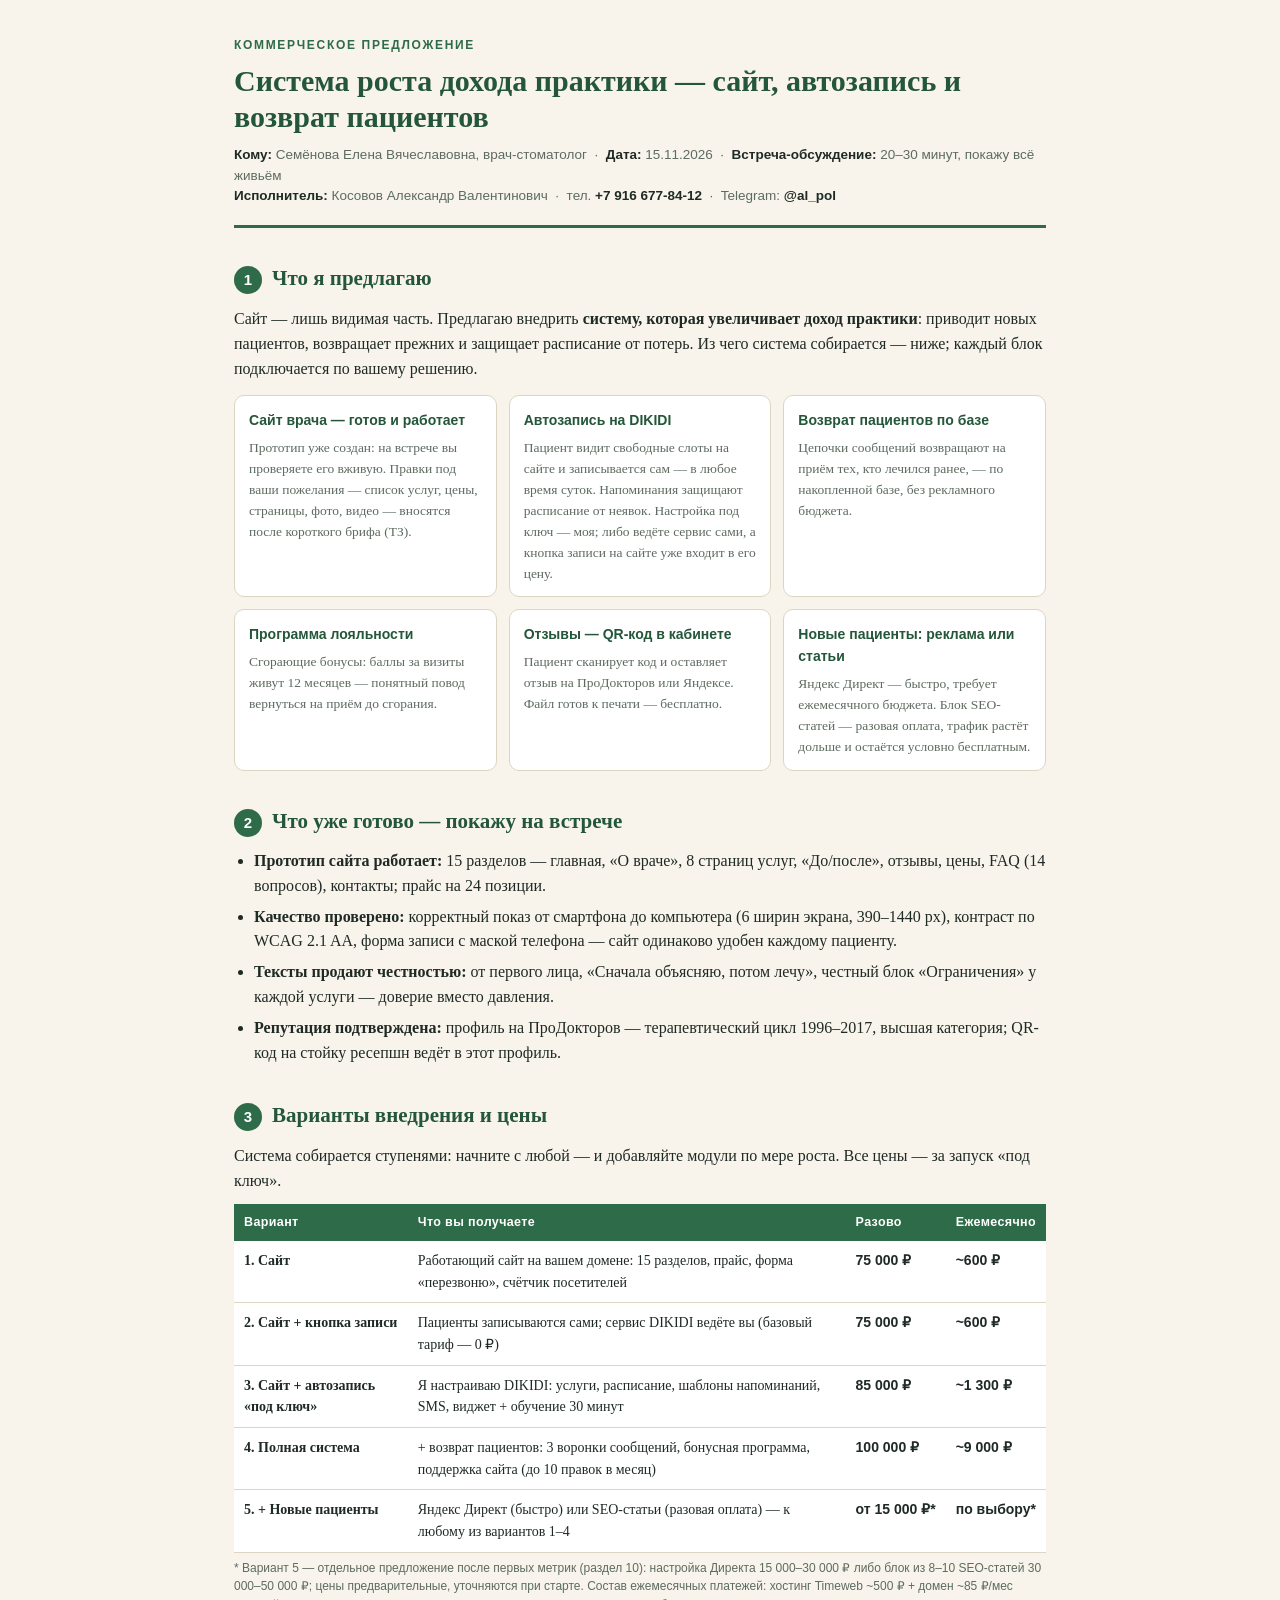
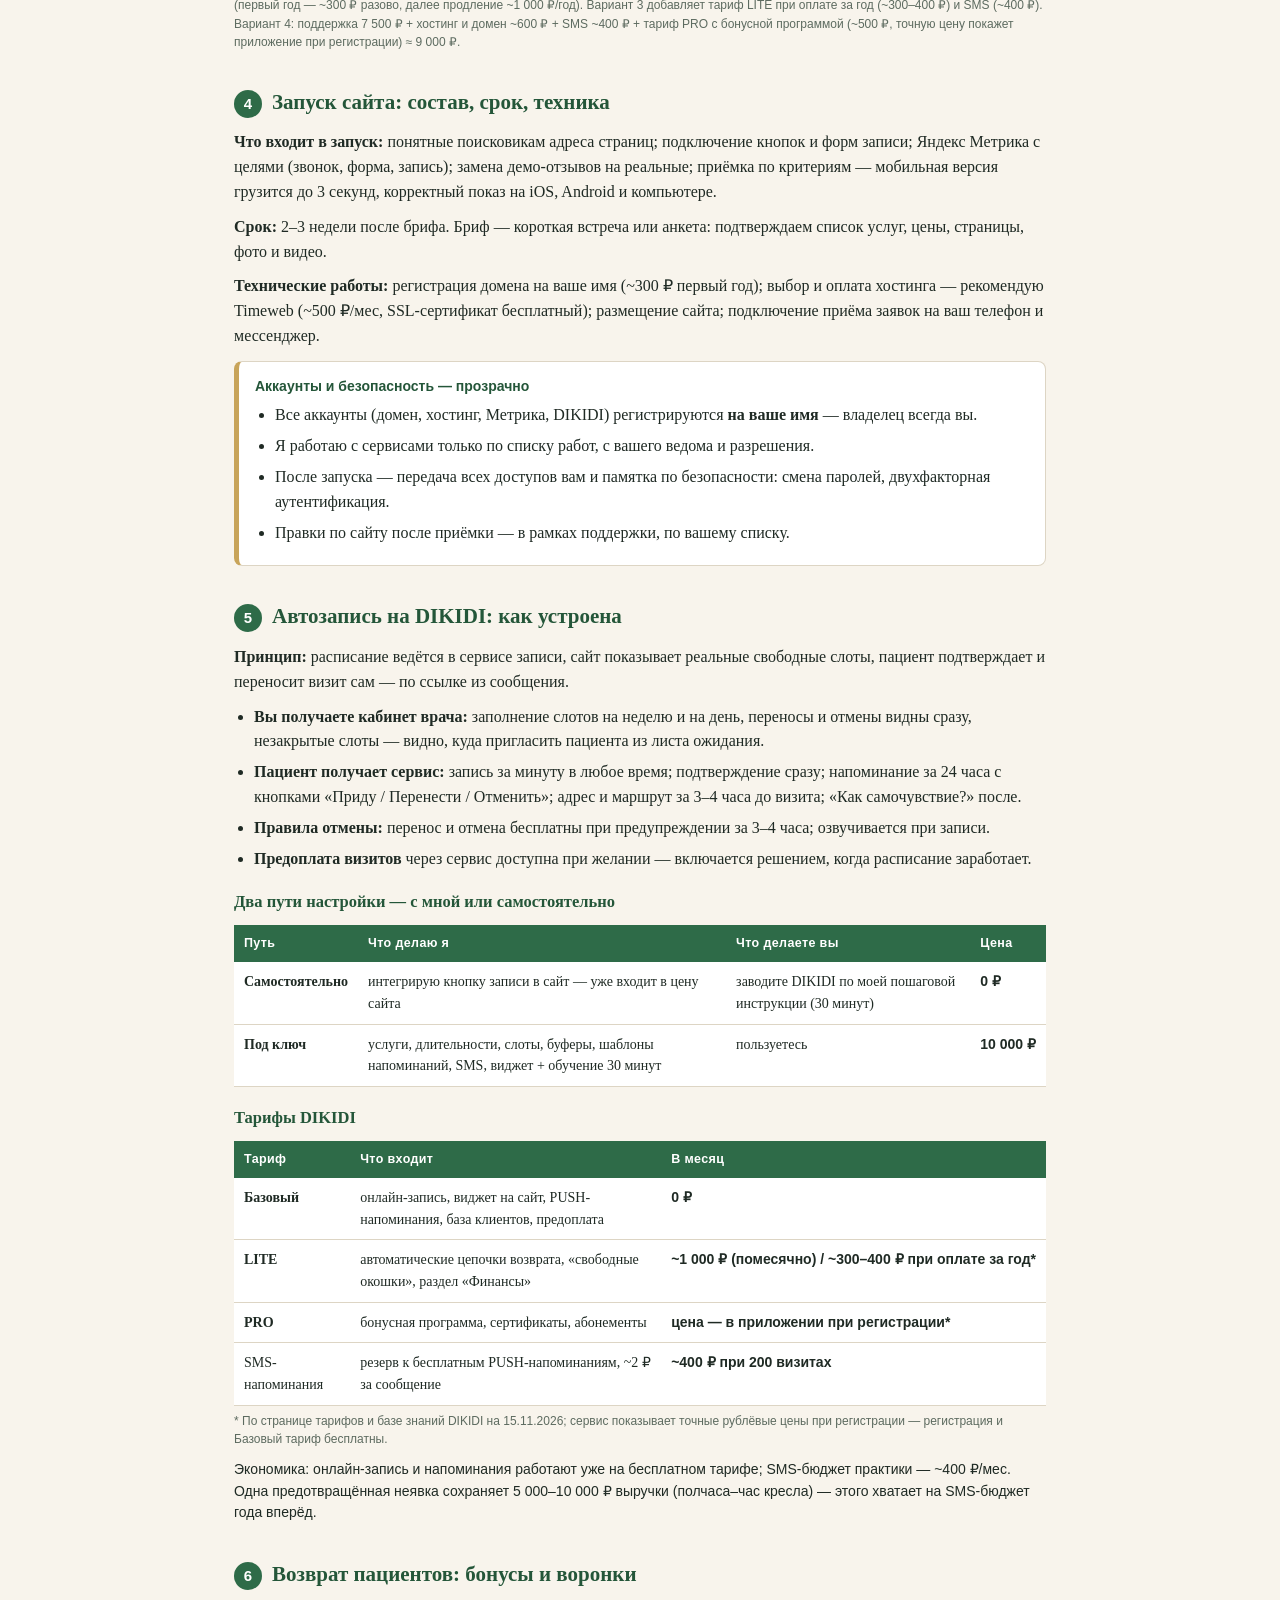
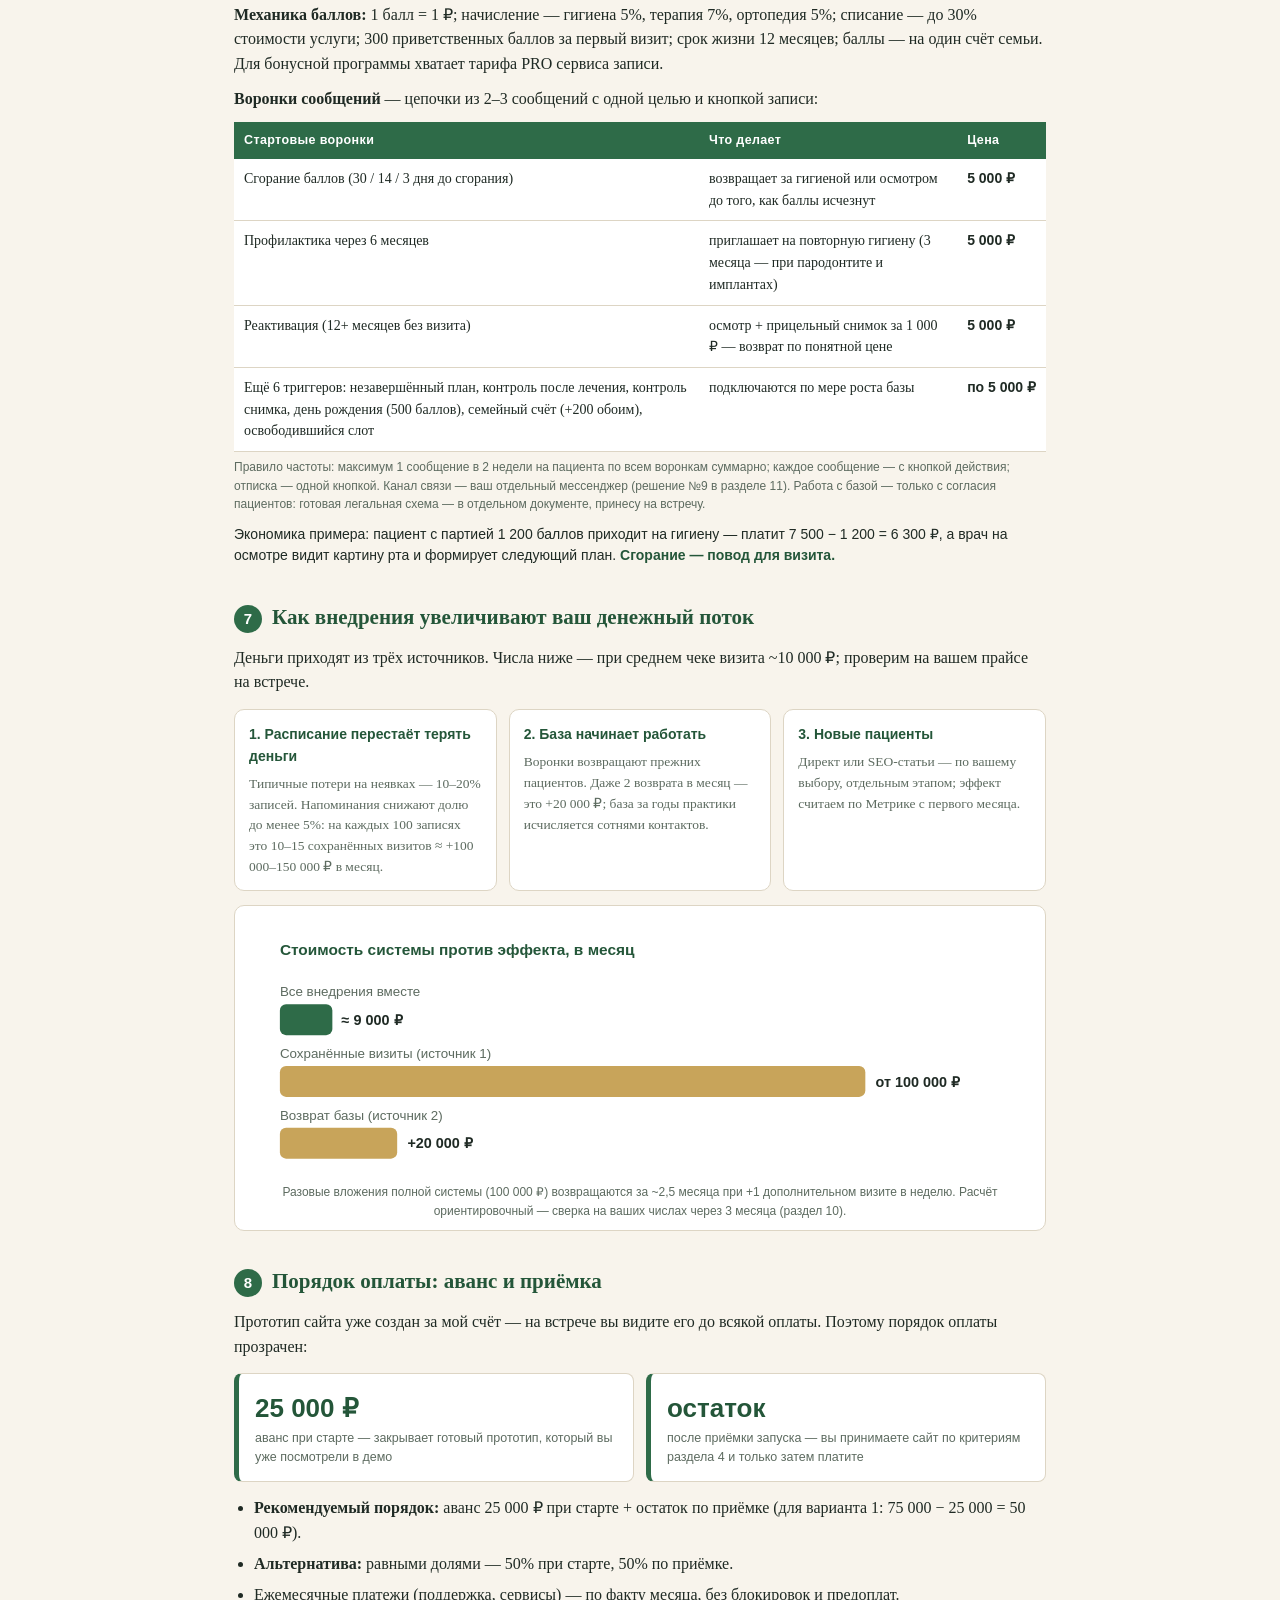
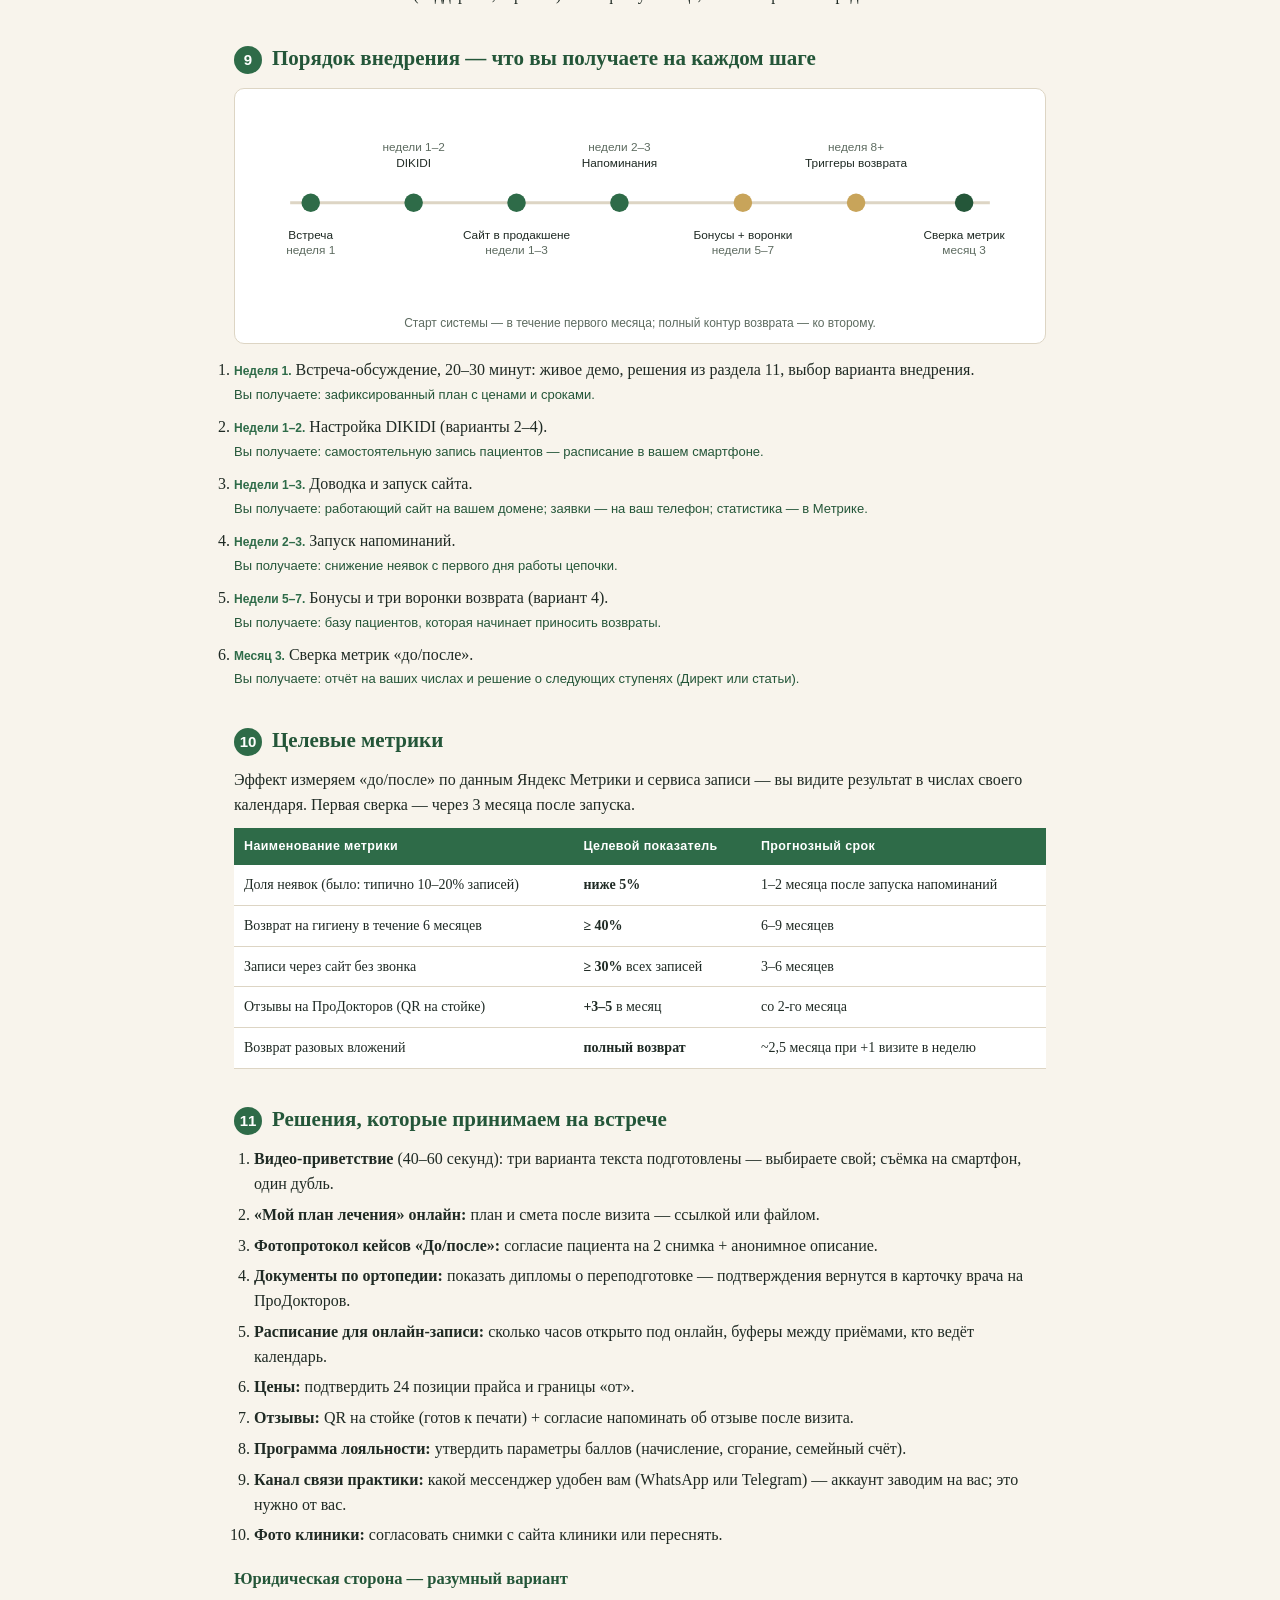
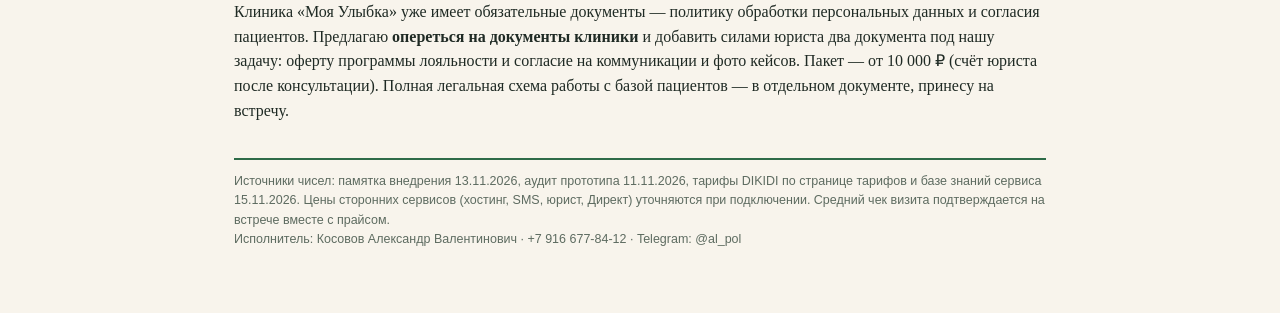
==== kp-semenova.html @ b8fbb732 "трекинг открытий: маячок + страница КП (КП Семёнова (финал v2))" ====
<!DOCTYPE html>
<html lang="ru">
<head>
<meta name="robots" content="noindex, nofollow"> <!-- страница для передачи по ссылке, не для поисковиков -->
<meta charset="UTF-8">
<meta name="viewport" content="width=device-width, initial-scale=1.0">
<title>Система роста дохода практики — сайт, автозапись, возврат пациентов</title>
<style>
  :root{
    --green:#2e6b48; --green-dark:#245639; --cream:#f8f4ec; --ink:#1f2a24;
    --muted:#5d6b60; --line:#ddd5c4; --accent:#c8a45a;
  }
  *{box-sizing:border-box; margin:0; padding:0;}
  body{font-family:Georgia,'Times New Roman',serif; color:var(--ink); background:var(--cream); line-height:1.55; font-size:16px;}
  .wrap{max-width:860px; margin:0 auto; padding:36px 24px 64px;}
  header.top{border-bottom:3px solid var(--green); padding-bottom:18px; margin-bottom:26px;}
  .kicker{font-family:Arial,sans-serif; font-size:12px; letter-spacing:.14em; text-transform:uppercase; color:var(--green); font-weight:bold;}
  h1{font-size:30px; line-height:1.2; margin:8px 0 10px; color:var(--green-dark);}
  .meta{font-family:Arial,sans-serif; font-size:13.5px; color:var(--muted);}
  .meta b{color:var(--ink);}
  h2{font-size:21px; margin:34px 0 12px; color:var(--green-dark);}
  h2 .num{display:inline-block; background:var(--green); color:#fff; border-radius:50%; width:28px; height:28px; text-align:center; line-height:28px; font-size:15px; margin-right:10px; font-family:Arial,sans-serif;}
  h3{font-size:16.5px; margin:18px 0 8px; color:var(--green-dark);}
  p{margin:0 0 10px;}
  ul{margin:0 0 12px 20px;}
  ol{margin:0 0 12px 20px;}
  li{margin-bottom:6px;}
  .cards{display:grid; grid-template-columns:repeat(3,1fr); gap:12px; margin:14px 0;}
  .card{background:#fff; border:1px solid var(--line); border-radius:10px; padding:14px 14px 12px;}
  .card .t{font-family:Arial,sans-serif; font-weight:bold; font-size:14px; color:var(--green-dark); margin-bottom:6px;}
  .card p{font-size:13.5px; color:var(--muted); margin:0;}
  table{width:100%; border-collapse:collapse; margin:10px 0 6px; background:#fff; font-size:14px;}
  th{background:var(--green); color:#fff; text-align:left; padding:9px 10px; font-family:Arial,sans-serif; font-size:12.5px; letter-spacing:.03em;}
  td{border-bottom:1px solid var(--line); padding:9px 10px; vertical-align:top;}
  td.r{white-space:nowrap; font-family:Arial,sans-serif; font-weight:bold;}
  .sum{font-family:Arial,sans-serif; font-size:14px; margin:8px 0 0;}
  .sum b{color:var(--green-dark);}
  .note{font-family:Arial,sans-serif; font-size:12px; color:var(--muted); margin-top:4px;}
  .big{display:grid; grid-template-columns:1fr 1fr; gap:12px; margin:14px 0;}
  .big .b{background:#fff; border:1px solid var(--line); border-left:5px solid var(--green); border-radius:8px; padding:14px 16px;}
  .big .b .n{font-size:26px; font-weight:bold; color:var(--green-dark); font-family:Arial,sans-serif;}
  .big .b .l{font-family:Arial,sans-serif; font-size:12.5px; color:var(--muted);}
  figure{background:#fff; border:1px solid var(--line); border-radius:10px; padding:16px 14px 10px; margin:14px 0;}
  figcaption{font-family:Arial,sans-serif; font-size:12px; color:var(--muted); text-align:center; padding-top:6px;}
  .steps{margin:8px 0 4px;}
  .steps li{margin-bottom:10px;}
  .steps .w{font-family:Arial,sans-serif; font-size:12px; color:var(--green); font-weight:bold; white-space:nowrap;}
  .steps .get{display:block; font-family:Arial,sans-serif; font-size:13px; color:var(--green-dark); margin-top:2px;}
  .safety{background:#fff; border:1px solid var(--line); border-left:5px solid var(--accent); border-radius:8px; padding:14px 16px; margin:12px 0;}
  .safety .t{font-family:Arial,sans-serif; font-weight:bold; font-size:14px; color:var(--green-dark); margin-bottom:6px;}
  .safety ul{margin-bottom:0;}
  .footnote{border-top:2px solid var(--green); margin-top:34px; padding-top:12px; font-family:Arial,sans-serif; font-size:12.5px; color:var(--muted);}
  @media print{
    body{background:#fff; font-size:13px;}
    .wrap{padding:10mm; max-width:none;}
    figure,table,.card,.big .b,.safety{break-inside:avoid;}
    h2{break-after:avoid;}
  }
  @media (max-width:640px){
    .cards{grid-template-columns:1fr;}
    .big{grid-template-columns:1fr;}
    h1{font-size:24px;}
  }
</style>
</head>
<body>
<div class="wrap">

<header class="top">
  <div class="kicker">Коммерческое предложение</div>
  <h1>Система роста дохода практики — сайт, автозапись и возврат пациентов</h1>
  <div class="meta">
    <b>Кому:</b> Семёнова Елена Вячеславовна, врач-стоматолог &nbsp;·&nbsp; <b>Дата:</b> 15.11.2026 &nbsp;·&nbsp; <b>Встреча-обсуждение:</b> 20–30 минут, покажу всё живьём<br>
    <b>Исполнитель:</b> Косовов Александр Валентинович &nbsp;·&nbsp; тел. <b>+7 916 677-84-12</b> &nbsp;·&nbsp; Telegram: <b>@al_pol</b>
  </div>
</header>

<h2><span class="num">1</span>Что я предлагаю</h2>
<p>Сайт — лишь видимая часть. Предлагаю внедрить <b>систему, которая увеличивает доход практики</b>: приводит новых пациентов, возвращает прежних и защищает расписание от потерь. Из чего система собирается — ниже; каждый блок подключается по вашему решению.</p>
<div class="cards">
  <div class="card"><div class="t">Сайт врача — готов и работает</div><p>Прототип уже создан: на встрече вы проверяете его вживую. Правки под ваши пожелания — список услуг, цены, страницы, фото, видео — вносятся после короткого брифа (ТЗ).</p></div>
  <div class="card"><div class="t">Автозапись на DIKIDI</div><p>Пациент видит свободные слоты на сайте и записывается сам — в любое время суток. Напоминания защищают расписание от неявок. Настройка под ключ — моя; либо ведёте сервис сами, а кнопка записи на сайте уже входит в его цену.</p></div>
  <div class="card"><div class="t">Возврат пациентов по базе</div><p>Цепочки сообщений возвращают на приём тех, кто лечился ранее, — по накопленной базе, без рекламного бюджета.</p></div>
  <div class="card"><div class="t">Программа лояльности</div><p>Сгорающие бонусы: баллы за визиты живут 12 месяцев — понятный повод вернуться на приём до сгорания.</p></div>
  <div class="card"><div class="t">Отзывы — QR-код в кабинете</div><p>Пациент сканирует код и оставляет отзыв на ПроДокторов или Яндексе. Файл готов к печати — бесплатно.</p></div>
  <div class="card"><div class="t">Новые пациенты: реклама или статьи</div><p>Яндекс Директ — быстро, требует ежемесячного бюджета. Блок SEO-статей — разовая оплата, трафик растёт дольше и остаётся условно бесплатным.</p></div>
</div>

<h2><span class="num">2</span>Что уже готово — покажу на встрече</h2>
<ul>
  <li><b>Прототип сайта работает:</b> 15 разделов — главная, «О враче», 8 страниц услуг, «До/после», отзывы, цены, FAQ (14 вопросов), контакты; прайс на 24 позиции.</li>
  <li><b>Качество проверено:</b> корректный показ от смартфона до компьютера (6 ширин экрана, 390–1440 px), контраст по WCAG 2.1 AA, форма записи с маской телефона — сайт одинаково удобен каждому пациенту.</li>
  <li><b>Тексты продают честностью:</b> от первого лица, «Сначала объясняю, потом лечу», честный блок «Ограничения» у каждой услуги — доверие вместо давления.</li>
  <li><b>Репутация подтверждена:</b> профиль на ПроДокторов — терапевтический цикл 1996–2017, высшая категория; QR-код на стойку ресепшн ведёт в этот профиль.</li>
</ul>

<h2><span class="num">3</span>Варианты внедрения и цены</h2>
<p>Система собирается ступенями: начните с любой — и добавляйте модули по мере роста. Все цены — за запуск «под ключ».</p>
<table>
  <tr><th>Вариант</th><th>Что вы получаете</th><th>Разово</th><th>Ежемесячно</th></tr>
  <tr><td><b>1. Сайт</b></td><td>Работающий сайт на вашем домене: 15 разделов, прайс, форма «перезвоню», счётчик посетителей</td><td class="r">75 000 ₽</td><td class="r">~600 ₽</td></tr>
  <tr><td><b>2. Сайт + кнопка записи</b></td><td>Пациенты записываются сами; сервис DIKIDI ведёте вы (базовый тариф — 0 ₽)</td><td class="r">75 000 ₽</td><td class="r">~600 ₽</td></tr>
  <tr><td><b>3. Сайт + автозапись «под ключ»</b></td><td>Я настраиваю DIKIDI: услуги, расписание, шаблоны напоминаний, SMS, виджет + обучение 30 минут</td><td class="r">85 000 ₽</td><td class="r">~1 300 ₽</td></tr>
  <tr><td><b>4. Полная система</b></td><td>+ возврат пациентов: 3 воронки сообщений, бонусная программа, поддержка сайта (до 10 правок в месяц)</td><td class="r">100 000 ₽</td><td class="r">~9 000 ₽</td></tr>
  <tr><td><b>5. + Новые пациенты</b></td><td>Яндекс Директ (быстро) или SEO-статьи (разовая оплата) — к любому из вариантов 1–4</td><td class="r">от 15 000 ₽*</td><td class="r">по выбору*</td></tr>
</table>
<p class="note">* Вариант 5 — отдельное предложение после первых метрик (раздел 10): настройка Директа 15 000–30 000 ₽ либо блок из 8–10 SEO-статей 30 000–50 000 ₽; цены предварительные, уточняются при старте. Состав ежемесячных платежей: хостинг Timeweb ~500 ₽ + домен ~85 ₽/мес (первый год — ~300 ₽ разово, далее продление ~1 000 ₽/год). Вариант 3 добавляет тариф LITE при оплате за год (~300–400 ₽) и SMS (~400 ₽). Вариант 4: поддержка 7 500 ₽ + хостинг и домен ~600 ₽ + SMS ~400 ₽ + тариф PRO с бонусной программой (~500 ₽, точную цену покажет приложение при регистрации) ≈ 9 000 ₽.</p>

<h2><span class="num">4</span>Запуск сайта: состав, срок, техника</h2>
<p><b>Что входит в запуск:</b> понятные поисковикам адреса страниц; подключение кнопок и форм записи; Яндекс Метрика с целями (звонок, форма, запись); замена демо-отзывов на реальные; приёмка по критериям — мобильная версия грузится до 3 секунд, корректный показ на iOS, Android и компьютере.</p>
<p><b>Срок:</b> 2–3 недели после брифа. Бриф — короткая встреча или анкета: подтверждаем список услуг, цены, страницы, фото и видео.</p>
<p><b>Технические работы:</b> регистрация домена на ваше имя (~300 ₽ первый год); выбор и оплата хостинга — рекомендую Timeweb (~500 ₽/мес, SSL-сертификат бесплатный); размещение сайта; подключение приёма заявок на ваш телефон и мессенджер.</p>
<div class="safety">
  <div class="t">Аккаунты и безопасность — прозрачно</div>
  <ul>
    <li>Все аккаунты (домен, хостинг, Метрика, DIKIDI) регистрируются <b>на ваше имя</b> — владелец всегда вы.</li>
    <li>Я работаю с сервисами только по списку работ, с вашего ведома и разрешения.</li>
    <li>После запуска — передача всех доступов вам и памятка по безопасности: смена паролей, двухфакторная аутентификация.</li>
    <li>Правки по сайту после приёмки — в рамках поддержки, по вашему списку.</li>
  </ul>
</div>

<h2><span class="num">5</span>Автозапись на DIKIDI: как устроена</h2>
<p><b>Принцип:</b> расписание ведётся в сервисе записи, сайт показывает реальные свободные слоты, пациент подтверждает и переносит визит сам — по ссылке из сообщения.</p>
<ul>
  <li><b>Вы получаете кабинет врача:</b> заполнение слотов на неделю и на день, переносы и отмены видны сразу, незакрытые слоты — видно, куда пригласить пациента из листа ожидания.</li>
  <li><b>Пациент получает сервис:</b> запись за минуту в любое время; подтверждение сразу; напоминание за 24 часа с кнопками «Приду / Перенести / Отменить»; адрес и маршрут за 3–4 часа до визита; «Как самочувствие?» после.</li>
  <li><b>Правила отмены:</b> перенос и отмена бесплатны при предупреждении за 3–4 часа; озвучивается при записи.</li>
  <li><b>Предоплата визитов</b> через сервис доступна при желании — включается решением, когда расписание заработает.</li>
</ul>
<h3>Два пути настройки — с мной или самостоятельно</h3>
<table>
  <tr><th>Путь</th><th>Что делаю я</th><th>Что делаете вы</th><th>Цена</th></tr>
  <tr><td><b>Самостоятельно</b></td><td>интегрирую кнопку записи в сайт — уже входит в цену сайта</td><td>заводите DIKIDI по моей пошаговой инструкции (30 минут)</td><td class="r">0 ₽</td></tr>
  <tr><td><b>Под ключ</b></td><td>услуги, длительности, слоты, буферы, шаблоны напоминаний, SMS, виджет + обучение 30 минут</td><td>пользуетесь</td><td class="r">10 000 ₽</td></tr>
</table>
<h3>Тарифы DIKIDI</h3>
<table>
  <tr><th>Тариф</th><th>Что входит</th><th>В месяц</th></tr>
  <tr><td><b>Базовый</b></td><td>онлайн-запись, виджет на сайт, PUSH-напоминания, база клиентов, предоплата</td><td class="r">0 ₽</td></tr>
  <tr><td><b>LITE</b></td><td>автоматические цепочки возврата, «свободные окошки», раздел «Финансы»</td><td class="r">~1 000 ₽ (помесячно) / ~300–400 ₽ при оплате за год*</td></tr>
  <tr><td><b>PRO</b></td><td>бонусная программа, сертификаты, абонементы</td><td class="r">цена — в приложении при регистрации*</td></tr>
  <tr><td>SMS-напоминания</td><td>резерв к бесплатным PUSH-напоминаниям, ~2 ₽ за сообщение</td><td class="r">~400 ₽ при 200 визитах</td></tr>
</table>
<p class="note">* По странице тарифов и базе знаний DIKIDI на 15.11.2026; сервис показывает точные рублёвые цены при регистрации — регистрация и Базовый тариф бесплатны.</p>
<div class="sum">Экономика: онлайн-запись и напоминания работают уже на бесплатном тарифе; SMS-бюджет практики — ~400 ₽/мес. Одна предотвращённая неявка сохраняет 5 000–10 000 ₽ выручки (полчаса–час кресла) — этого хватает на SMS-бюджет года вперёд.</div>

<h2><span class="num">6</span>Возврат пациентов: бонусы и воронки</h2>
<p><b>Механика баллов:</b> 1 балл = 1 ₽; начисление — гигиена 5%, терапия 7%, ортопедия 5%; списание — до 30% стоимости услуги; 300 приветственных баллов за первый визит; срок жизни 12 месяцев; баллы — на один счёт семьи. Для бонусной программы хватает тарифа PRO сервиса записи.</p>
<p><b>Воронки сообщений</b> — цепочки из 2–3 сообщений с одной целью и кнопкой записи:</p>
<table>
  <tr><th>Стартовые воронки</th><th>Что делает</th><th>Цена</th></tr>
  <tr><td>Сгорание баллов (30 / 14 / 3 дня до сгорания)</td><td>возвращает за гигиеной или осмотром до того, как баллы исчезнут</td><td class="r">5 000 ₽</td></tr>
  <tr><td>Профилактика через 6 месяцев</td><td>приглашает на повторную гигиену (3 месяца — при пародонтите и имплантах)</td><td class="r">5 000 ₽</td></tr>
  <tr><td>Реактивация (12+ месяцев без визита)</td><td>осмотр + прицельный снимок за 1 000 ₽ — возврат по понятной цене</td><td class="r">5 000 ₽</td></tr>
  <tr><td>Ещё 6 триггеров: незавершённый план, контроль после лечения, контроль снимка, день рождения (500 баллов), семейный счёт (+200 обоим), освободившийся слот</td><td>подключаются по мере роста базы</td><td class="r">по 5 000 ₽</td></tr>
</table>
<p class="note">Правило частоты: максимум 1 сообщение в 2 недели на пациента по всем воронкам суммарно; каждое сообщение — с кнопкой действия; отписка — одной кнопкой. Канал связи — ваш отдельный мессенджер (решение №9 в разделе 11). Работа с базой — только с согласия пациентов: готовая легальная схема — в отдельном документе, принесу на встречу.</p>
<div class="sum">Экономика примера: пациент с партией 1 200 баллов приходит на гигиену — платит 7 500 − 1 200 = 6 300 ₽, а врач на осмотре видит картину рта и формирует следующий план. <b>Сгорание — повод для визита.</b></div>

<h2><span class="num">7</span>Как внедрения увеличивают ваш денежный поток</h2>
<p>Деньги приходят из трёх источников. Числа ниже — при среднем чеке визита ~10 000 ₽; проверим на вашем прайсе на встрече.</p>
<div class="cards">
  <div class="card"><div class="t">1. Расписание перестаёт терять деньги</div><p>Типичные потери на неявках — 10–20% записей. Напоминания снижают долю до менее 5%: на каждых 100 записях это 10–15 сохранённых визитов ≈ +100 000–150 000 ₽ в месяц.</p></div>
  <div class="card"><div class="t">2. База начинает работать</div><p>Воронки возвращают прежних пациентов. Даже 2 возврата в месяц — это +20 000 ₽; база за годы практики исчисляется сотнями контактов.</p></div>
  <div class="card"><div class="t">3. Новые пациенты</div><p>Директ или SEO-статьи — по вашему выбору, отдельным этапом; эффект считаем по Метрике с первого месяца.</p></div>
</div>
<figure>
<svg viewBox="0 0 760 240" width="100%" role="img" aria-label="Стоимость системы против эффекта в месяц">
  <rect x="0" y="0" width="760" height="240" fill="#ffffff"/>
  <text x="30" y="32" font-family="Arial" font-size="15" font-weight="bold" fill="#245639">Стоимость системы против эффекта, в месяц</text>
  <text x="30" y="72" font-family="Arial" font-size="13" fill="#5d6b60">Все внедрения вместе</text>
  <rect x="30" y="80" width="51" height="30" rx="6" fill="#2e6b48"/>
  <text x="90" y="100" font-family="Arial" font-size="14" font-weight="bold" fill="#1f2a24">≈ 9 000 ₽</text>
  <text x="30" y="132" font-family="Arial" font-size="13" fill="#5d6b60">Сохранённые визиты (источник 1)</text>
  <rect x="30" y="140" width="569" height="30" rx="6" fill="#c8a45a"/>
  <text x="609" y="160" font-family="Arial" font-size="14" font-weight="bold" fill="#1f2a24">от 100 000 ₽</text>
  <text x="30" y="192" font-family="Arial" font-size="13" fill="#5d6b60">Возврат базы (источник 2)</text>
  <rect x="30" y="200" width="114" height="30" rx="6" fill="#c8a45a"/>
  <text x="154" y="220" font-family="Arial" font-size="14" font-weight="bold" fill="#1f2a24">+20 000 ₽</text>
</svg>
<figcaption>Разовые вложения полной системы (100 000 ₽) возвращаются за ~2,5 месяца при +1 дополнительном визите в неделю. Расчёт ориентировочный — сверка на ваших числах через 3 месяца (раздел 10).</figcaption>
</figure>

<h2><span class="num">8</span>Порядок оплаты: аванс и приёмка</h2>
<p>Прототип сайта уже создан за мой счёт — на встрече вы видите его до всякой оплаты. Поэтому порядок оплаты прозрачен:</p>
<div class="big">
  <div class="b"><div class="n">25 000 ₽</div><div class="l">аванс при старте — закрывает готовый прототип, который вы уже посмотрели в демо</div></div>
  <div class="b"><div class="n">остаток</div><div class="l">после приёмки запуска — вы принимаете сайт по критериям раздела 4 и только затем платите</div></div>
</div>
<ul>
  <li><b>Рекомендуемый порядок:</b> аванс 25 000 ₽ при старте + остаток по приёмке (для варианта 1: 75 000 − 25 000 = 50 000 ₽).</li>
  <li><b>Альтернатива:</b> равными долями — 50% при старте, 50% по приёмке.</li>
  <li>Ежемесячные платежи (поддержка, сервисы) — по факту месяца, без блокировок и предоплат.</li>
</ul>

<h2><span class="num">9</span>Порядок внедрения — что вы получаете на каждом шаге</h2>
<figure>
<svg viewBox="0 0 760 190" width="100%" role="img" aria-label="Таймлайн внедрения по неделям">
  <rect x="0" y="0" width="760" height="190" fill="#ffffff"/>
  <line x1="40" y1="95" x2="720" y2="95" stroke="#ddd5c4" stroke-width="3"/>
  <g font-family="Arial">
    <circle cx="60" cy="95" r="9" fill="#2e6b48"/><text x="60" y="130" font-size="11.5" fill="#1f2a24" text-anchor="middle">Встреча</text><text x="60" y="145" font-size="11.5" fill="#5d6b60" text-anchor="middle">неделя 1</text>
    <circle cx="160" cy="95" r="9" fill="#2e6b48"/><text x="160" y="60" font-size="11.5" fill="#1f2a24" text-anchor="middle">DIKIDI</text><text x="160" y="45" font-size="11.5" fill="#5d6b60" text-anchor="middle">недели 1–2</text>
    <circle cx="260" cy="95" r="9" fill="#2e6b48"/><text x="260" y="130" font-size="11.5" fill="#1f2a24" text-anchor="middle">Сайт в продакшене</text><text x="260" y="145" font-size="11.5" fill="#5d6b60" text-anchor="middle">недели 1–3</text>
    <circle cx="360" cy="95" r="9" fill="#2e6b48"/><text x="360" y="60" font-size="11.5" fill="#1f2a24" text-anchor="middle">Напоминания</text><text x="360" y="45" font-size="11.5" fill="#5d6b60" text-anchor="middle">недели 2–3</text>
    <circle cx="480" cy="95" r="9" fill="#c8a45a"/><text x="480" y="130" font-size="11.5" fill="#1f2a24" text-anchor="middle">Бонусы + воронки</text><text x="480" y="145" font-size="11.5" fill="#5d6b60" text-anchor="middle">недели 5–7</text>
    <circle cx="590" cy="95" r="9" fill="#c8a45a"/><text x="590" y="60" font-size="11.5" fill="#1f2a24" text-anchor="middle">Триггеры возврата</text><text x="590" y="45" font-size="11.5" fill="#5d6b60" text-anchor="middle">неделя 8+</text>
    <circle cx="695" cy="95" r="9" fill="#245639"/><text x="695" y="130" font-size="11.5" fill="#1f2a24" text-anchor="middle">Сверка метрик</text><text x="695" y="145" font-size="11.5" fill="#5d6b60" text-anchor="middle">месяц 3</text>
  </g>
</svg>
<figcaption>Старт системы — в течение первого месяца; полный контур возврата — ко второму.</figcaption>
</figure>
<ol class="steps">
  <li><span class="w">Неделя 1.</span> Встреча-обсуждение, 20–30 минут: живое демо, решения из раздела 11, выбор варианта внедрения. <span class="get">Вы получаете: зафиксированный план с ценами и сроками.</span></li>
  <li><span class="w">Недели 1–2.</span> Настройка DIKIDI (варианты 2–4). <span class="get">Вы получаете: самостоятельную запись пациентов — расписание в вашем смартфоне.</span></li>
  <li><span class="w">Недели 1–3.</span> Доводка и запуск сайта. <span class="get">Вы получаете: работающий сайт на вашем домене; заявки — на ваш телефон; статистика — в Метрике.</span></li>
  <li><span class="w">Недели 2–3.</span> Запуск напоминаний. <span class="get">Вы получаете: снижение неявок с первого дня работы цепочки.</span></li>
  <li><span class="w">Недели 5–7.</span> Бонусы и три воронки возврата (вариант 4). <span class="get">Вы получаете: базу пациентов, которая начинает приносить возвраты.</span></li>
  <li><span class="w">Месяц 3.</span> Сверка метрик «до/после». <span class="get">Вы получаете: отчёт на ваших числах и решение о следующих ступенях (Директ или статьи).</span></li>
</ol>

<h2><span class="num">10</span>Целевые метрики</h2>
<p>Эффект измеряем «до/после» по данным Яндекс Метрики и сервиса записи — вы видите результат в числах своего календаря. Первая сверка — через 3 месяца после запуска.</p>
<table>
  <tr><th>Наименование метрики</th><th>Целевой показатель</th><th>Прогнозный срок</th></tr>
  <tr><td>Доля неявок (было: типично 10–20% записей)</td><td><b>ниже 5%</b></td><td>1–2 месяца после запуска напоминаний</td></tr>
  <tr><td>Возврат на гигиену в течение 6 месяцев</td><td><b>≥ 40%</b></td><td>6–9 месяцев</td></tr>
  <tr><td>Записи через сайт без звонка</td><td><b>≥ 30%</b> всех записей</td><td>3–6 месяцев</td></tr>
  <tr><td>Отзывы на ПроДокторов (QR на стойке)</td><td><b>+3–5</b> в месяц</td><td>со 2-го месяца</td></tr>
  <tr><td>Возврат разовых вложений</td><td><b>полный возврат</b></td><td>~2,5 месяца при +1 визите в неделю</td></tr>
</table>

<h2><span class="num">11</span>Решения, которые принимаем на встрече</h2>
<ol>
  <li><b>Видео-приветствие</b> (40–60 секунд): три варианта текста подготовлены — выбираете свой; съёмка на смартфон, один дубль.</li>
  <li><b>«Мой план лечения» онлайн:</b> план и смета после визита — ссылкой или файлом.</li>
  <li><b>Фотопротокол кейсов «До/после»:</b> согласие пациента на 2 снимка + анонимное описание.</li>
  <li><b>Документы по ортопедии:</b> показать дипломы о переподготовке — подтверждения вернутся в карточку врача на ПроДокторов.</li>
  <li><b>Расписание для онлайн-записи:</b> сколько часов открыто под онлайн, буферы между приёмами, кто ведёт календарь.</li>
  <li><b>Цены:</b> подтвердить 24 позиции прайса и границы «от».</li>
  <li><b>Отзывы:</b> QR на стойке (готов к печати) + согласие напоминать об отзыве после визита.</li>
  <li><b>Программа лояльности:</b> утвердить параметры баллов (начисление, сгорание, семейный счёт).</li>
  <li><b>Канал связи практики:</b> какой мессенджер удобен вам (WhatsApp или Telegram) — аккаунт заводим на вас; это нужно от вас.</li>
  <li><b>Фото клиники:</b> согласовать снимки с сайта клиники или переснять.</li>
</ol>
<h3>Юридическая сторона — разумный вариант</h3>
<p>Клиника «Моя Улыбка» уже имеет обязательные документы — политику обработки персональных данных и согласия пациентов. Предлагаю <b>опереться на документы клиники</b> и добавить силами юриста два документа под нашу задачу: оферту программы лояльности и согласие на коммуникации и фото кейсов. Пакет — от 10 000 ₽ (счёт юриста после консультации). Полная легальная схема работы с базой пациентов — в отдельном документе, принесу на встречу.</p>

<div class="footnote">
  Источники чисел: памятка внедрения 13.11.2026, аудит прототипа 11.11.2026, тарифы DIKIDI по странице тарифов и базе знаний сервиса 15.11.2026. Цены сторонних сервисов (хостинг, SMS, юрист, Директ) уточняются при подключении. Средний чек визита подтверждается на встрече вместе с прайсом.<br>
  Исполнитель: Косовов Александр Валентинович · +7 916 677-84-12 · Telegram: @al_pol
</div>

</div>
<script src="tracker.js" data-label="КП Семёнова (финал v2)"></script>
</body>
</html>
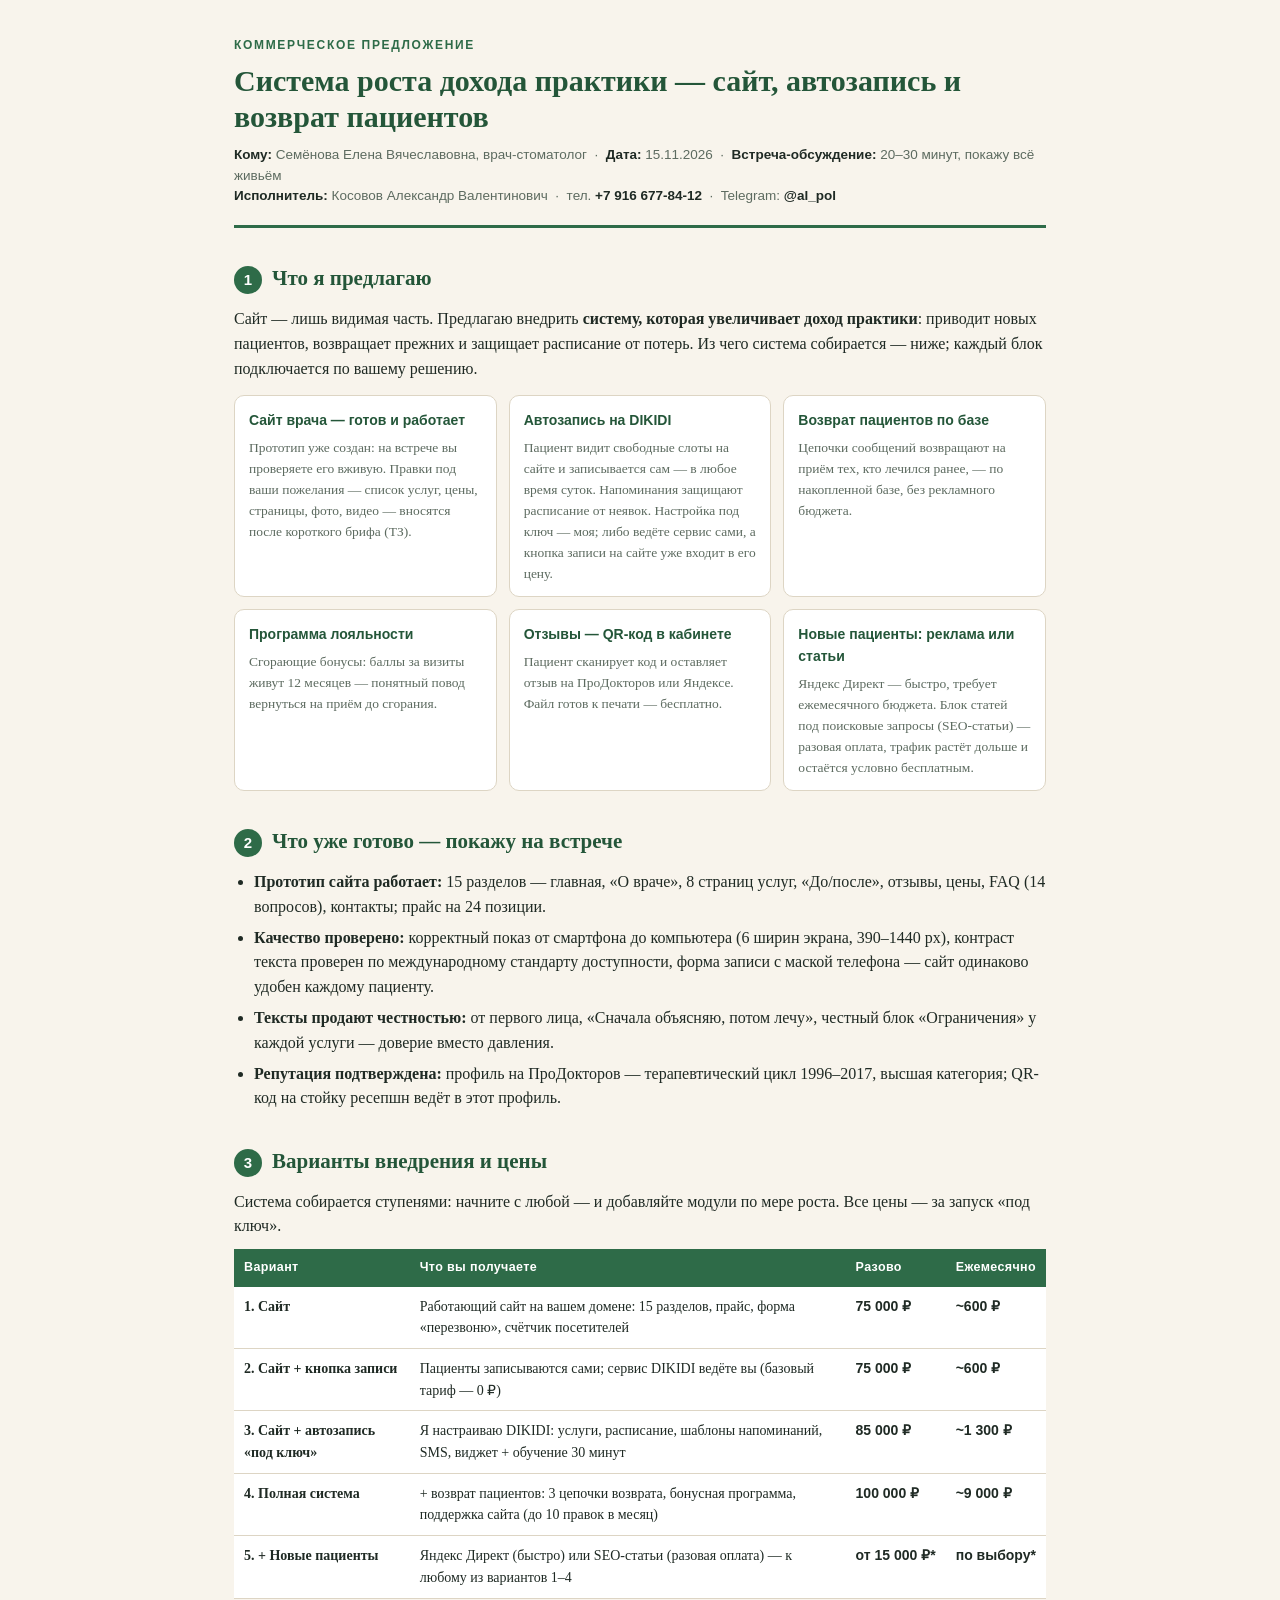
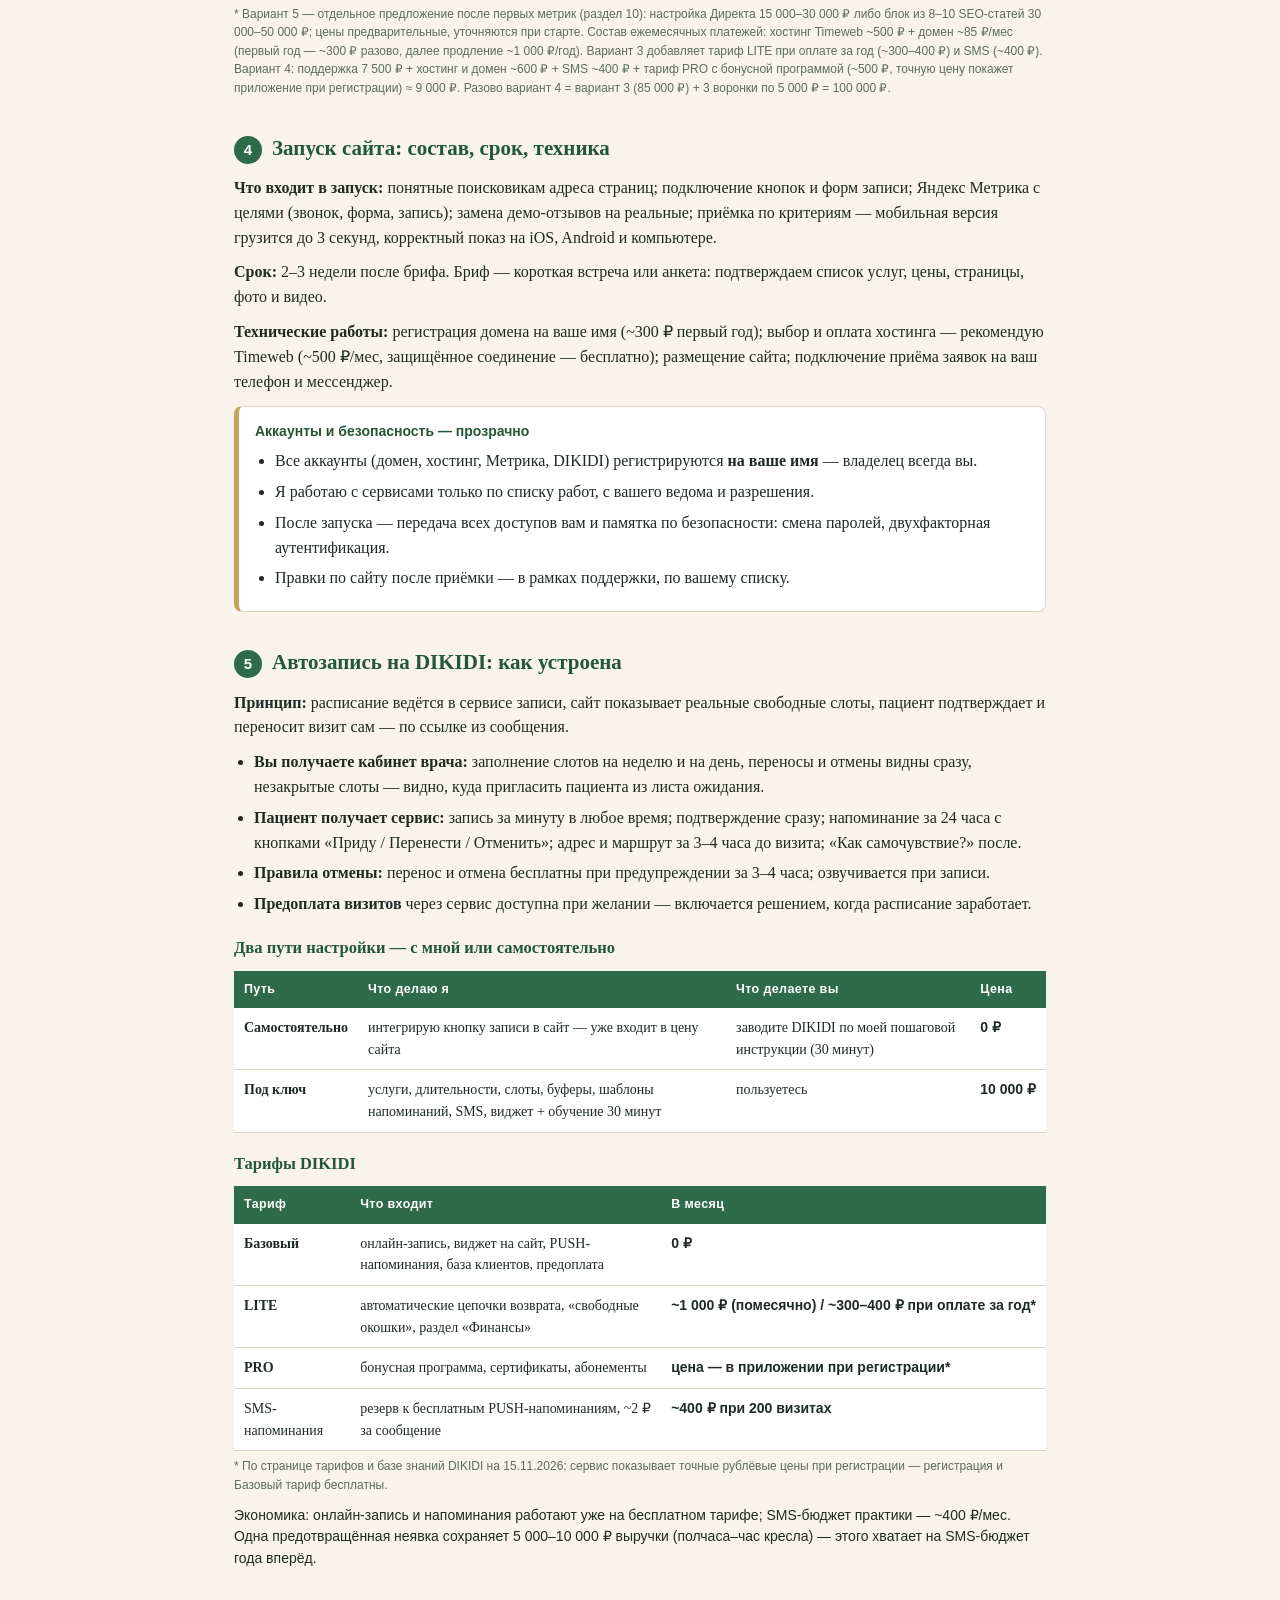
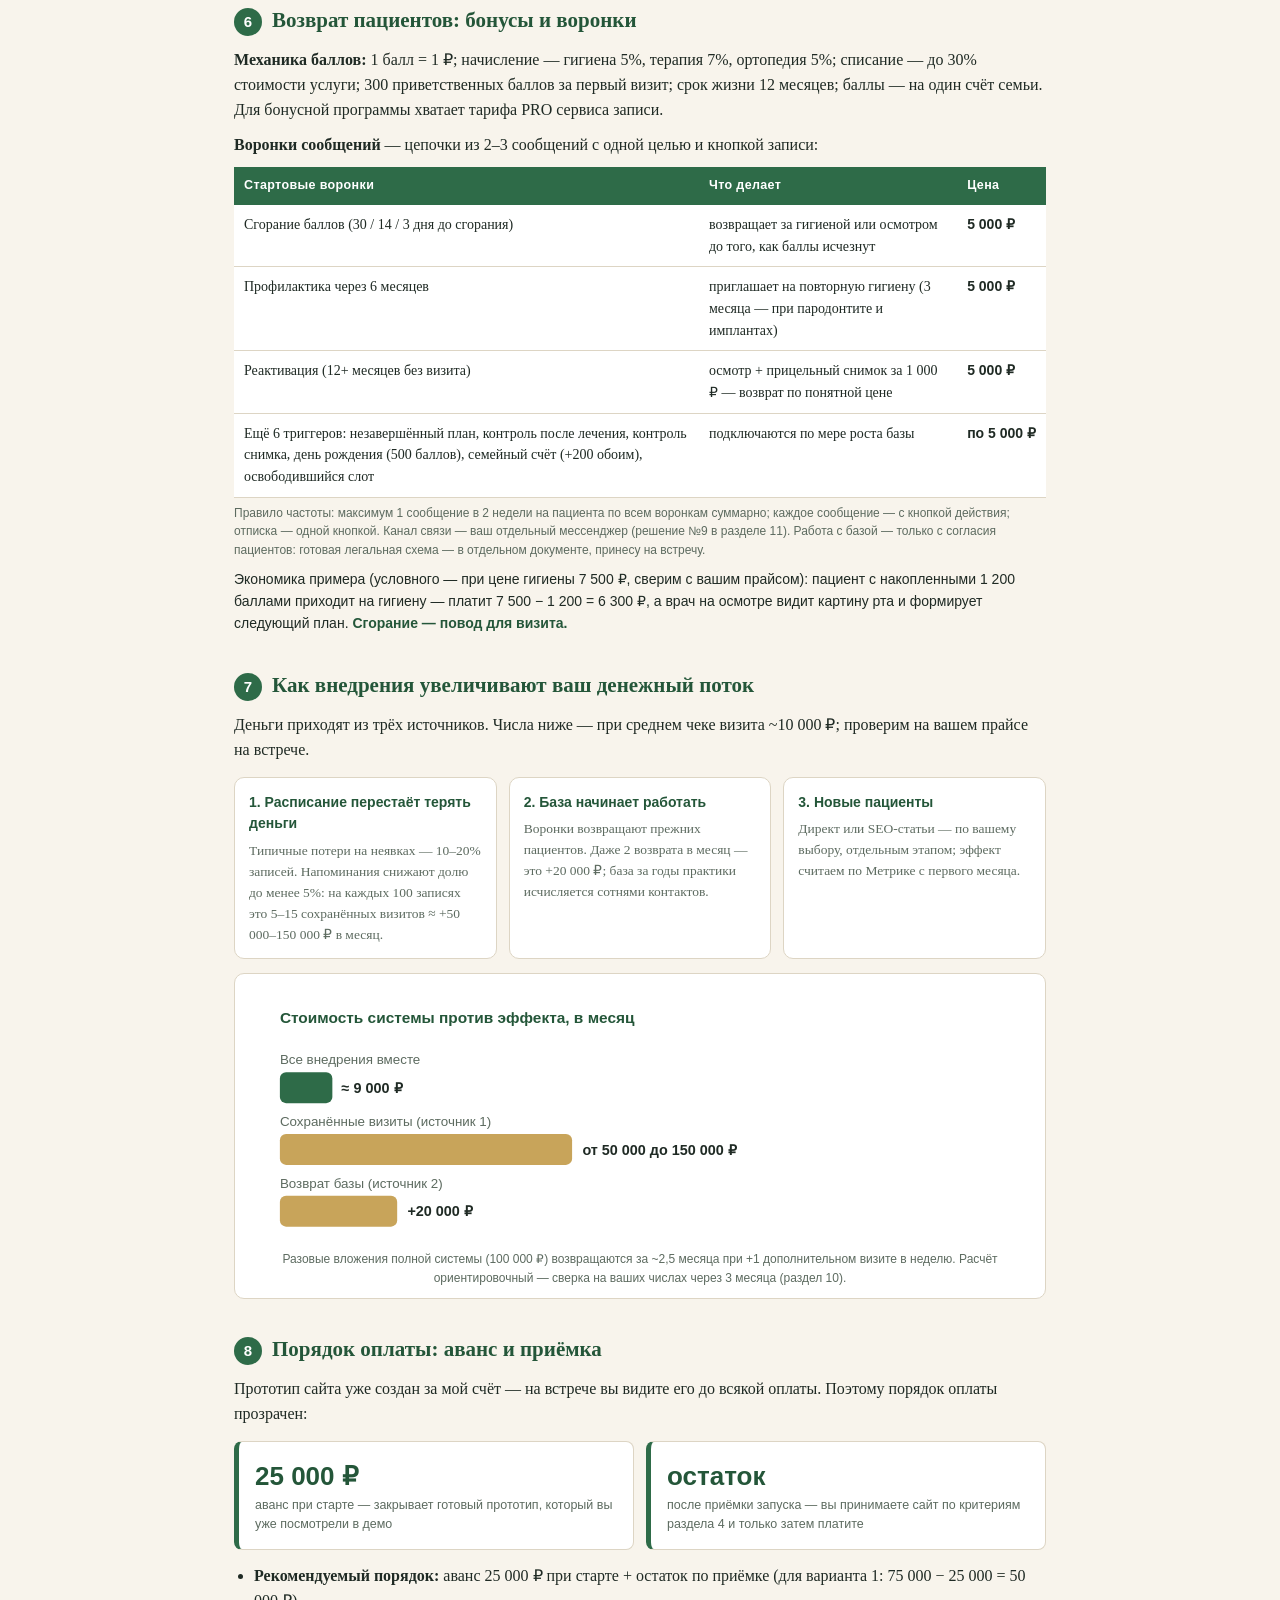
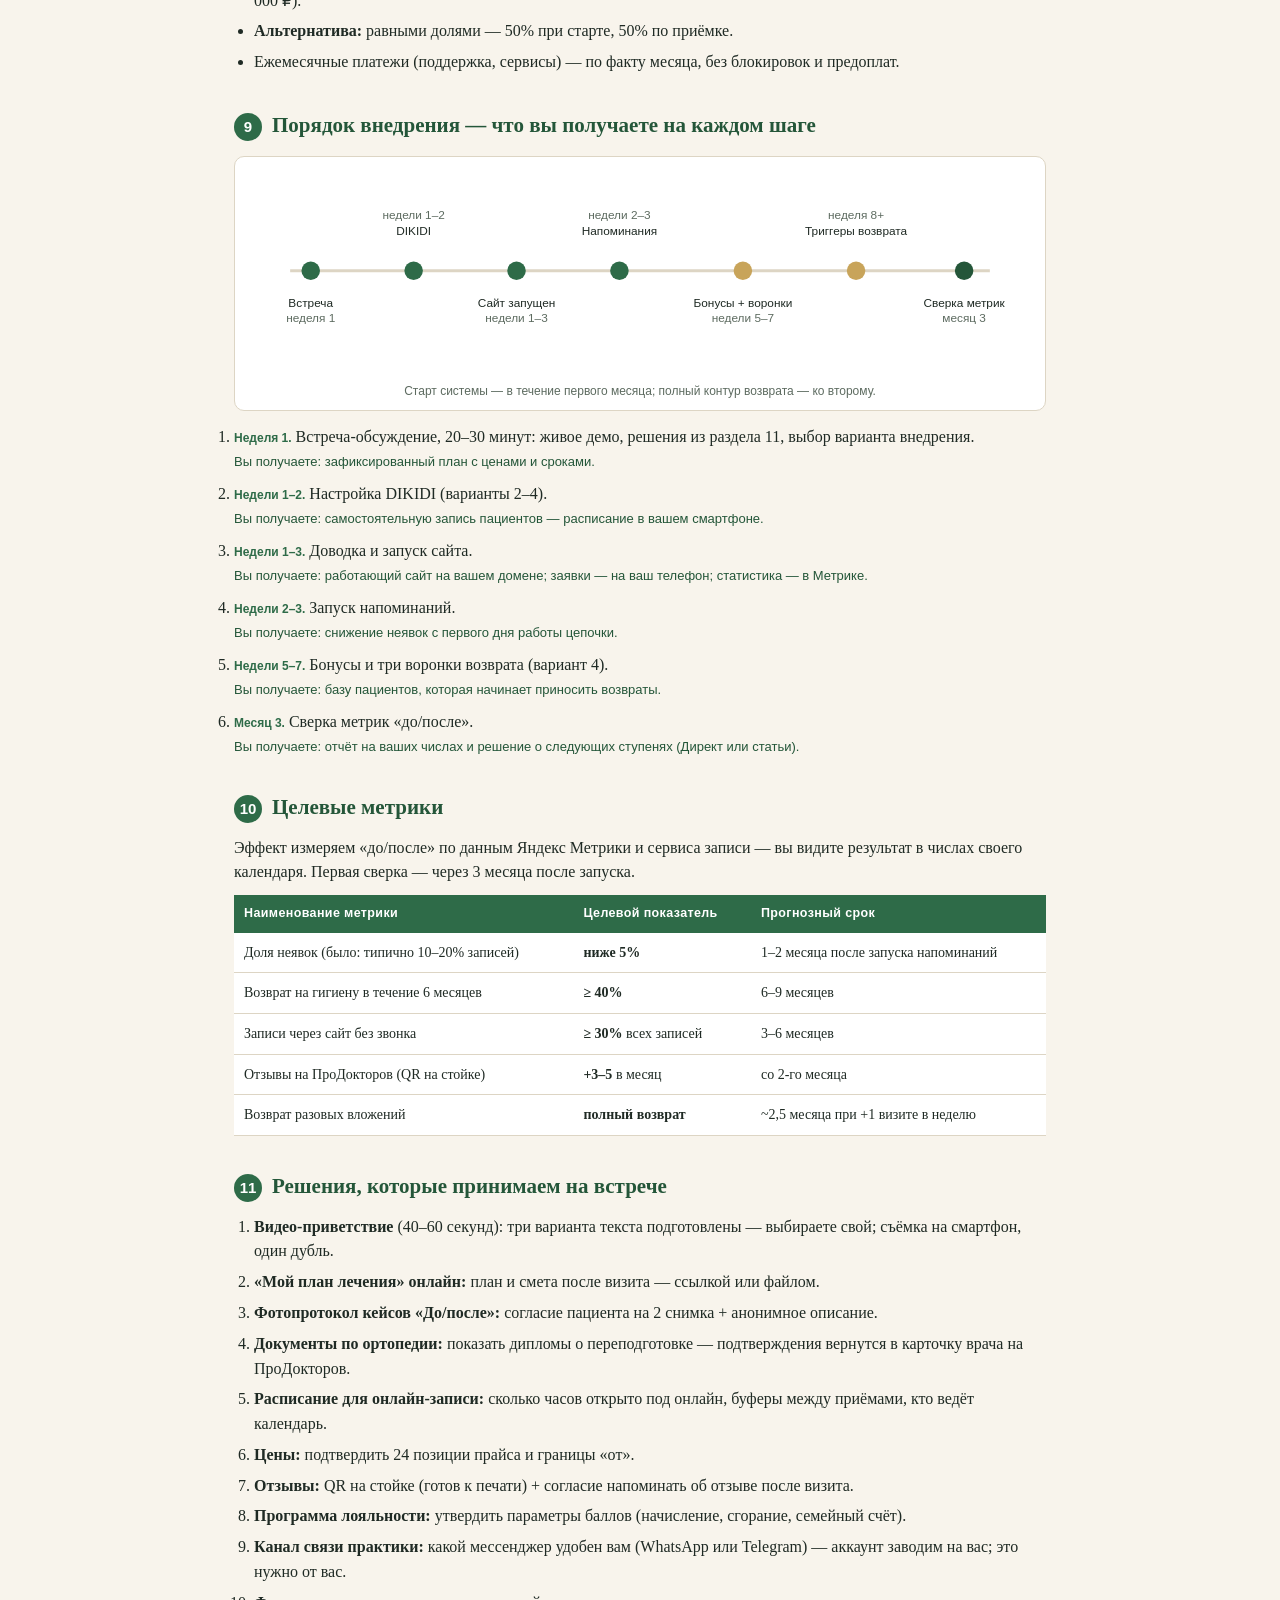
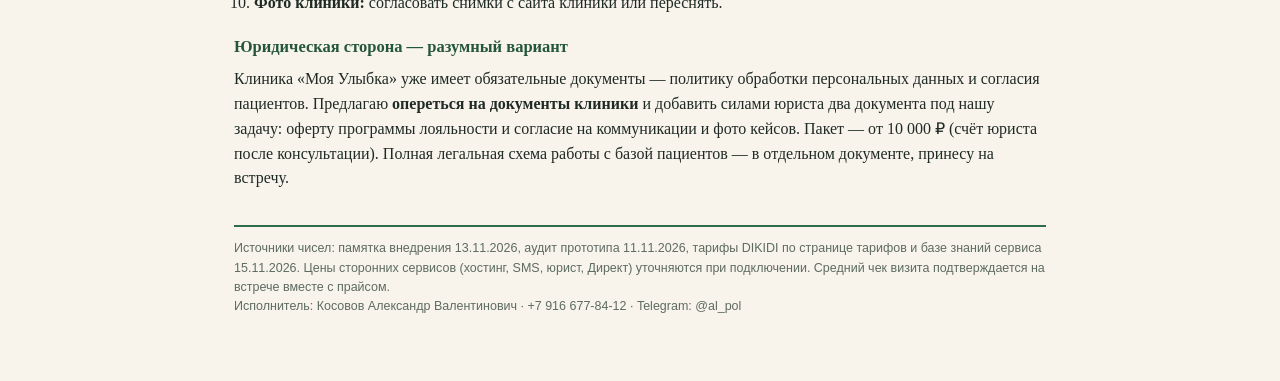
==== commit 8b87ac56: "трекинг открытий: маячок + страница КП (КП Семёнова (финал v2))" ====
--- a/kp-semenova.html
+++ b/kp-semenova.html
@@ -83,13 +83,13 @@
   <div class="card"><div class="t">Возврат пациентов по базе</div><p>Цепочки сообщений возвращают на приём тех, кто лечился ранее, — по накопленной базе, без рекламного бюджета.</p></div>
   <div class="card"><div class="t">Программа лояльности</div><p>Сгорающие бонусы: баллы за визиты живут 12 месяцев — понятный повод вернуться на приём до сгорания.</p></div>
   <div class="card"><div class="t">Отзывы — QR-код в кабинете</div><p>Пациент сканирует код и оставляет отзыв на ПроДокторов или Яндексе. Файл готов к печати — бесплатно.</p></div>
-  <div class="card"><div class="t">Новые пациенты: реклама или статьи</div><p>Яндекс Директ — быстро, требует ежемесячного бюджета. Блок SEO-статей — разовая оплата, трафик растёт дольше и остаётся условно бесплатным.</p></div>
+  <div class="card"><div class="t">Новые пациенты: реклама или статьи</div><p>Яндекс Директ — быстро, требует ежемесячного бюджета. Блок статей под поисковые запросы (SEO-статьи) — разовая оплата, трафик растёт дольше и остаётся условно бесплатным.</p></div>
 </div>
 
 <h2><span class="num">2</span>Что уже готово — покажу на встрече</h2>
 <ul>
   <li><b>Прототип сайта работает:</b> 15 разделов — главная, «О враче», 8 страниц услуг, «До/после», отзывы, цены, FAQ (14 вопросов), контакты; прайс на 24 позиции.</li>
-  <li><b>Качество проверено:</b> корректный показ от смартфона до компьютера (6 ширин экрана, 390–1440 px), контраст по WCAG 2.1 AA, форма записи с маской телефона — сайт одинаково удобен каждому пациенту.</li>
+  <li><b>Качество проверено:</b> корректный показ от смартфона до компьютера (6 ширин экрана, 390–1440 px), контраст текста проверен по международному стандарту доступности, форма записи с маской телефона — сайт одинаково удобен каждому пациенту.</li>
   <li><b>Тексты продают честностью:</b> от первого лица, «Сначала объясняю, потом лечу», честный блок «Ограничения» у каждой услуги — доверие вместо давления.</li>
   <li><b>Репутация подтверждена:</b> профиль на ПроДокторов — терапевтический цикл 1996–2017, высшая категория; QR-код на стойку ресепшн ведёт в этот профиль.</li>
 </ul>
@@ -101,15 +101,15 @@
   <tr><td><b>1. Сайт</b></td><td>Работающий сайт на вашем домене: 15 разделов, прайс, форма «перезвоню», счётчик посетителей</td><td class="r">75 000 ₽</td><td class="r">~600 ₽</td></tr>
   <tr><td><b>2. Сайт + кнопка записи</b></td><td>Пациенты записываются сами; сервис DIKIDI ведёте вы (базовый тариф — 0 ₽)</td><td class="r">75 000 ₽</td><td class="r">~600 ₽</td></tr>
   <tr><td><b>3. Сайт + автозапись «под ключ»</b></td><td>Я настраиваю DIKIDI: услуги, расписание, шаблоны напоминаний, SMS, виджет + обучение 30 минут</td><td class="r">85 000 ₽</td><td class="r">~1 300 ₽</td></tr>
-  <tr><td><b>4. Полная система</b></td><td>+ возврат пациентов: 3 воронки сообщений, бонусная программа, поддержка сайта (до 10 правок в месяц)</td><td class="r">100 000 ₽</td><td class="r">~9 000 ₽</td></tr>
+  <tr><td><b>4. Полная система</b></td><td>+ возврат пациентов: 3 цепочки возврата, бонусная программа, поддержка сайта (до 10 правок в месяц)</td><td class="r">100 000 ₽</td><td class="r">~9 000 ₽</td></tr>
   <tr><td><b>5. + Новые пациенты</b></td><td>Яндекс Директ (быстро) или SEO-статьи (разовая оплата) — к любому из вариантов 1–4</td><td class="r">от 15 000 ₽*</td><td class="r">по выбору*</td></tr>
 </table>
-<p class="note">* Вариант 5 — отдельное предложение после первых метрик (раздел 10): настройка Директа 15 000–30 000 ₽ либо блок из 8–10 SEO-статей 30 000–50 000 ₽; цены предварительные, уточняются при старте. Состав ежемесячных платежей: хостинг Timeweb ~500 ₽ + домен ~85 ₽/мес (первый год — ~300 ₽ разово, далее продление ~1 000 ₽/год). Вариант 3 добавляет тариф LITE при оплате за год (~300–400 ₽) и SMS (~400 ₽). Вариант 4: поддержка 7 500 ₽ + хостинг и домен ~600 ₽ + SMS ~400 ₽ + тариф PRO с бонусной программой (~500 ₽, точную цену покажет приложение при регистрации) ≈ 9 000 ₽.</p>
+<p class="note">* Вариант 5 — отдельное предложение после первых метрик (раздел 10): настройка Директа 15 000–30 000 ₽ либо блок из 8–10 SEO-статей 30 000–50 000 ₽; цены предварительные, уточняются при старте. Состав ежемесячных платежей: хостинг Timeweb ~500 ₽ + домен ~85 ₽/мес (первый год — ~300 ₽ разово, далее продление ~1 000 ₽/год). Вариант 3 добавляет тариф LITE при оплате за год (~300–400 ₽) и SMS (~400 ₽). Вариант 4: поддержка 7 500 ₽ + хостинг и домен ~600 ₽ + SMS ~400 ₽ + тариф PRO с бонусной программой (~500 ₽, точную цену покажет приложение при регистрации) ≈ 9 000 ₽. Разово вариант 4 = вариант 3 (85 000 ₽) + 3 воронки по 5 000 ₽ = 100 000 ₽.</p>
 
 <h2><span class="num">4</span>Запуск сайта: состав, срок, техника</h2>
 <p><b>Что входит в запуск:</b> понятные поисковикам адреса страниц; подключение кнопок и форм записи; Яндекс Метрика с целями (звонок, форма, запись); замена демо-отзывов на реальные; приёмка по критериям — мобильная версия грузится до 3 секунд, корректный показ на iOS, Android и компьютере.</p>
 <p><b>Срок:</b> 2–3 недели после брифа. Бриф — короткая встреча или анкета: подтверждаем список услуг, цены, страницы, фото и видео.</p>
-<p><b>Технические работы:</b> регистрация домена на ваше имя (~300 ₽ первый год); выбор и оплата хостинга — рекомендую Timeweb (~500 ₽/мес, SSL-сертификат бесплатный); размещение сайта; подключение приёма заявок на ваш телефон и мессенджер.</p>
+<p><b>Технические работы:</b> регистрация домена на ваше имя (~300 ₽ первый год); выбор и оплата хостинга — рекомендую Timeweb (~500 ₽/мес, защищённое соединение — бесплатно); размещение сайта; подключение приёма заявок на ваш телефон и мессенджер.</p>
 <div class="safety">
   <div class="t">Аккаунты и безопасность — прозрачно</div>
   <ul>
@@ -156,12 +156,12 @@
   <tr><td>Ещё 6 триггеров: незавершённый план, контроль после лечения, контроль снимка, день рождения (500 баллов), семейный счёт (+200 обоим), освободившийся слот</td><td>подключаются по мере роста базы</td><td class="r">по 5 000 ₽</td></tr>
 </table>
 <p class="note">Правило частоты: максимум 1 сообщение в 2 недели на пациента по всем воронкам суммарно; каждое сообщение — с кнопкой действия; отписка — одной кнопкой. Канал связи — ваш отдельный мессенджер (решение №9 в разделе 11). Работа с базой — только с согласия пациентов: готовая легальная схема — в отдельном документе, принесу на встречу.</p>
-<div class="sum">Экономика примера: пациент с партией 1 200 баллов приходит на гигиену — платит 7 500 − 1 200 = 6 300 ₽, а врач на осмотре видит картину рта и формирует следующий план. <b>Сгорание — повод для визита.</b></div>
+<div class="sum">Экономика примера (условного — при цене гигиены 7 500 ₽, сверим с вашим прайсом): пациент с накопленными 1 200 баллами приходит на гигиену — платит 7 500 − 1 200 = 6 300 ₽, а врач на осмотре видит картину рта и формирует следующий план. <b>Сгорание — повод для визита.</b></div>
 
 <h2><span class="num">7</span>Как внедрения увеличивают ваш денежный поток</h2>
 <p>Деньги приходят из трёх источников. Числа ниже — при среднем чеке визита ~10 000 ₽; проверим на вашем прайсе на встрече.</p>
 <div class="cards">
-  <div class="card"><div class="t">1. Расписание перестаёт терять деньги</div><p>Типичные потери на неявках — 10–20% записей. Напоминания снижают долю до менее 5%: на каждых 100 записях это 10–15 сохранённых визитов ≈ +100 000–150 000 ₽ в месяц.</p></div>
+  <div class="card"><div class="t">1. Расписание перестаёт терять деньги</div><p>Типичные потери на неявках — 10–20% записей. Напоминания снижают долю до менее 5%: на каждых 100 записях это 5–15 сохранённых визитов ≈ +50 000–150 000 ₽ в месяц.</p></div>
   <div class="card"><div class="t">2. База начинает работать</div><p>Воронки возвращают прежних пациентов. Даже 2 возврата в месяц — это +20 000 ₽; база за годы практики исчисляется сотнями контактов.</p></div>
   <div class="card"><div class="t">3. Новые пациенты</div><p>Директ или SEO-статьи — по вашему выбору, отдельным этапом; эффект считаем по Метрике с первого месяца.</p></div>
 </div>
@@ -173,8 +173,8 @@
   <rect x="30" y="80" width="51" height="30" rx="6" fill="#2e6b48"/>
   <text x="90" y="100" font-family="Arial" font-size="14" font-weight="bold" fill="#1f2a24">≈ 9 000 ₽</text>
   <text x="30" y="132" font-family="Arial" font-size="13" fill="#5d6b60">Сохранённые визиты (источник 1)</text>
-  <rect x="30" y="140" width="569" height="30" rx="6" fill="#c8a45a"/>
-  <text x="609" y="160" font-family="Arial" font-size="14" font-weight="bold" fill="#1f2a24">от 100 000 ₽</text>
+  <rect x="30" y="140" width="284" height="30" rx="6" fill="#c8a45a"/>
+  <text x="324" y="160" font-family="Arial" font-size="14" font-weight="bold" fill="#1f2a24">от 50 000 до 150 000 ₽</text>
   <text x="30" y="192" font-family="Arial" font-size="13" fill="#5d6b60">Возврат базы (источник 2)</text>
   <rect x="30" y="200" width="114" height="30" rx="6" fill="#c8a45a"/>
   <text x="154" y="220" font-family="Arial" font-size="14" font-weight="bold" fill="#1f2a24">+20 000 ₽</text>
@@ -202,7 +202,7 @@
   <g font-family="Arial">
     <circle cx="60" cy="95" r="9" fill="#2e6b48"/><text x="60" y="130" font-size="11.5" fill="#1f2a24" text-anchor="middle">Встреча</text><text x="60" y="145" font-size="11.5" fill="#5d6b60" text-anchor="middle">неделя 1</text>
     <circle cx="160" cy="95" r="9" fill="#2e6b48"/><text x="160" y="60" font-size="11.5" fill="#1f2a24" text-anchor="middle">DIKIDI</text><text x="160" y="45" font-size="11.5" fill="#5d6b60" text-anchor="middle">недели 1–2</text>
-    <circle cx="260" cy="95" r="9" fill="#2e6b48"/><text x="260" y="130" font-size="11.5" fill="#1f2a24" text-anchor="middle">Сайт в продакшене</text><text x="260" y="145" font-size="11.5" fill="#5d6b60" text-anchor="middle">недели 1–3</text>
+    <circle cx="260" cy="95" r="9" fill="#2e6b48"/><text x="260" y="130" font-size="11.5" fill="#1f2a24" text-anchor="middle">Сайт запущен</text><text x="260" y="145" font-size="11.5" fill="#5d6b60" text-anchor="middle">недели 1–3</text>
     <circle cx="360" cy="95" r="9" fill="#2e6b48"/><text x="360" y="60" font-size="11.5" fill="#1f2a24" text-anchor="middle">Напоминания</text><text x="360" y="45" font-size="11.5" fill="#5d6b60" text-anchor="middle">недели 2–3</text>
     <circle cx="480" cy="95" r="9" fill="#c8a45a"/><text x="480" y="130" font-size="11.5" fill="#1f2a24" text-anchor="middle">Бонусы + воронки</text><text x="480" y="145" font-size="11.5" fill="#5d6b60" text-anchor="middle">недели 5–7</text>
     <circle cx="590" cy="95" r="9" fill="#c8a45a"/><text x="590" y="60" font-size="11.5" fill="#1f2a24" text-anchor="middle">Триггеры возврата</text><text x="590" y="45" font-size="11.5" fill="#5d6b60" text-anchor="middle">неделя 8+</text>
